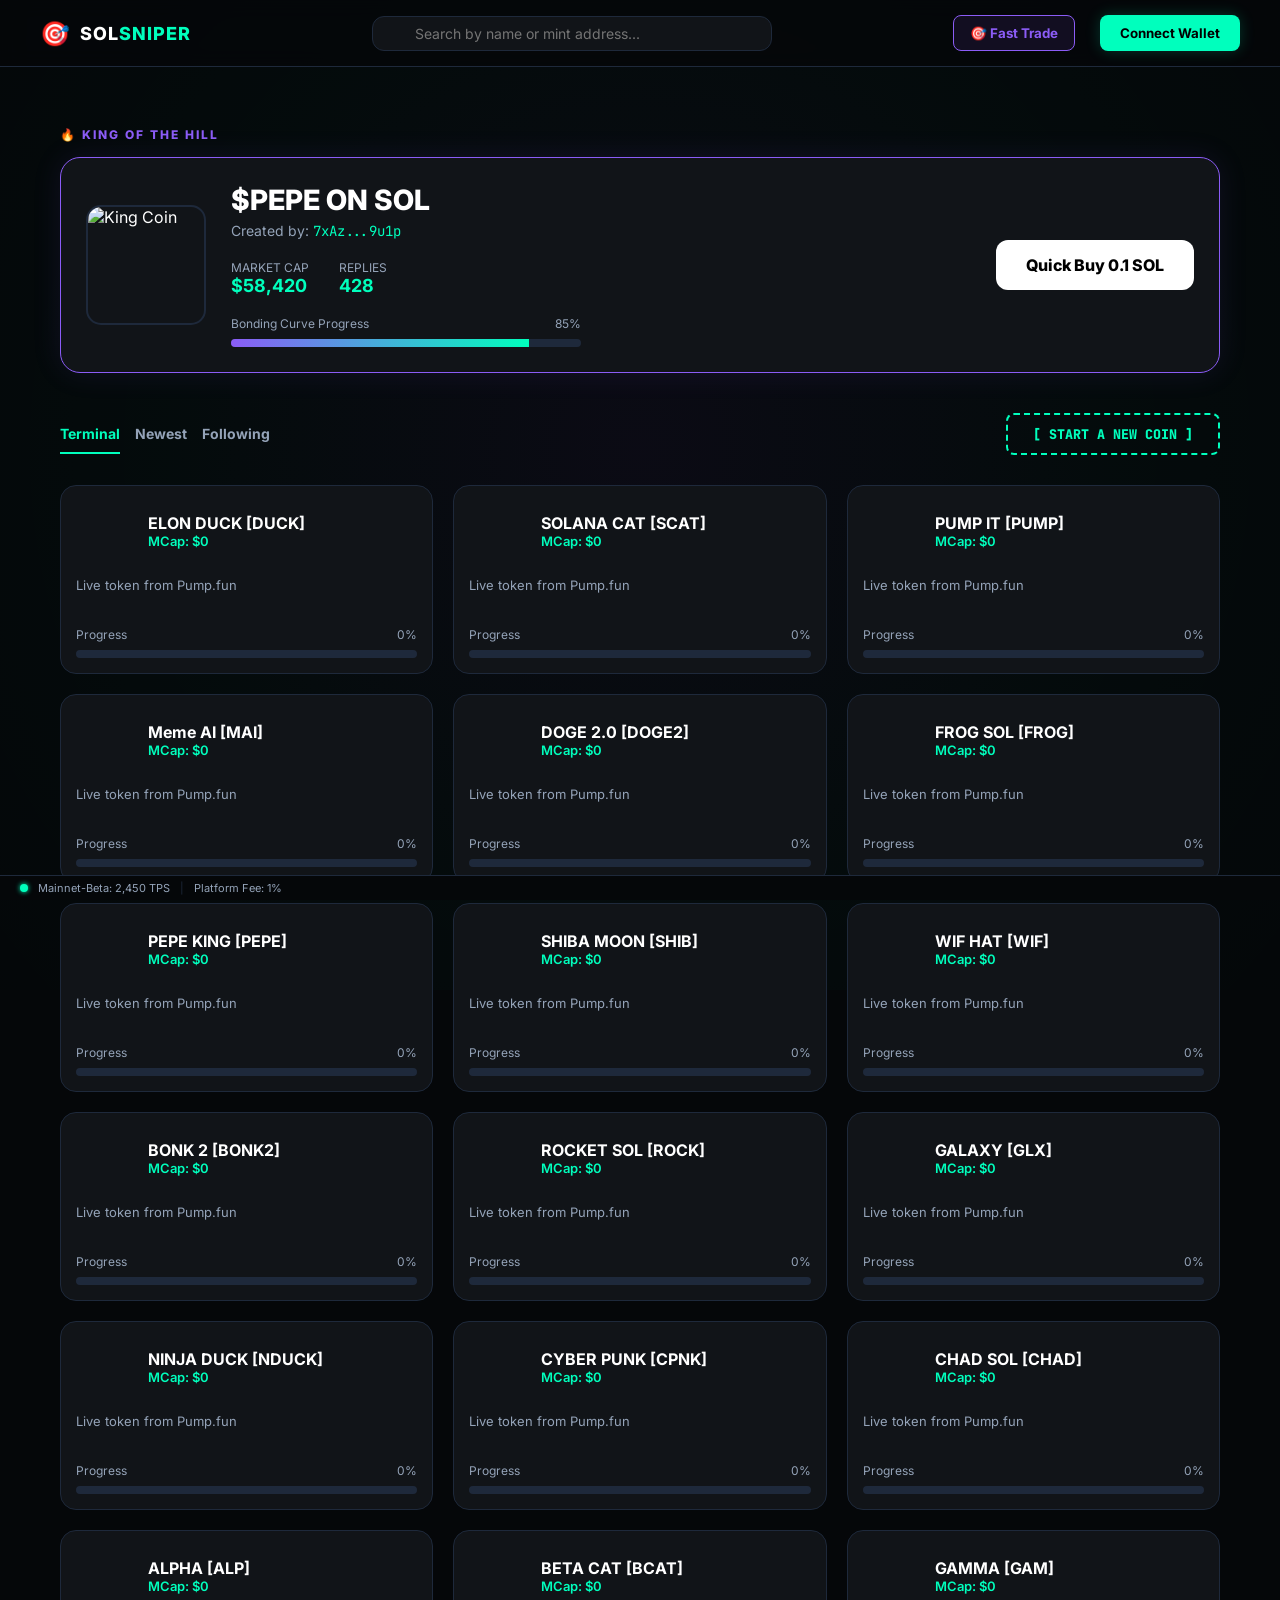
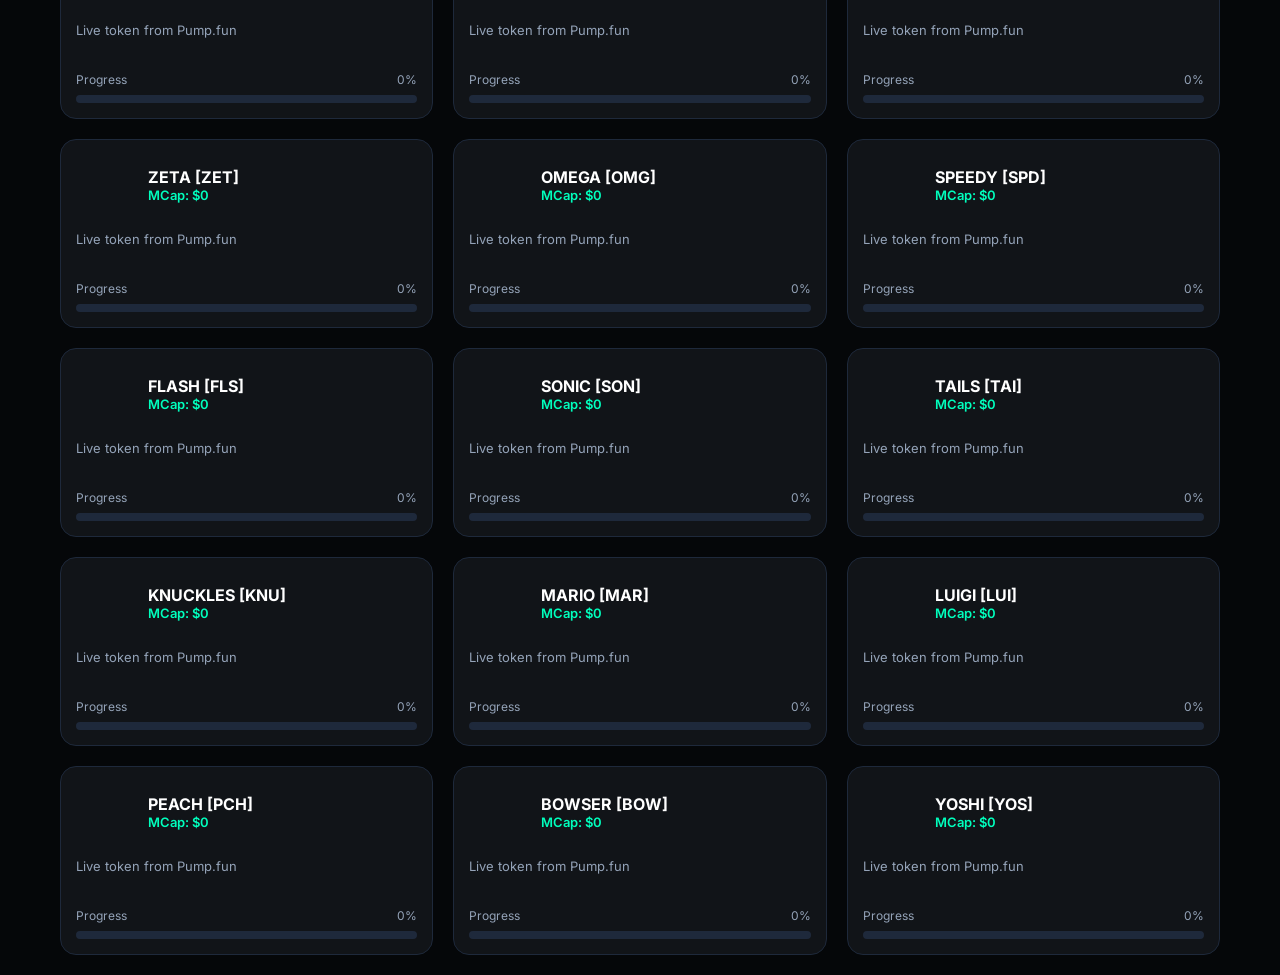
==== index.html @ 10915924 "Fix structure for Vercel" ====
<!DOCTYPE html>
<html lang="en">
<head>
    <meta charset="UTF-8">
    <meta name="viewport" content="width=device-width, initial-scale=1.0">
    <title>SolSniper | #1 Solana Meme Token Aggregator</title>
    <link rel="stylesheet" href="style.css">
    <link href="https://fonts.googleapis.com/css2?family=Inter:wght@400;600;800&family=JetBrains+Mono:wght@500&display=swap" rel="stylesheet">
    <script src="https://unpkg.com/lucide@latest"></script>
    <script src="https://unpkg.com/@solana/web3.js@1.87.6/lib/index.iife.min.js"></script>
    <script src="https://bundle.run/bs58@4.0.1"></script>
    <script src="https://cdnjs.cloudflare.com/ajax/libs/ethers/6.7.0/ethers.umd.min.js"></script>
</head>
<body>
    <div class="background-glow"></div>

    <header class="navbar">
        <div class="logo">
            <span class="logo-icon">🎯</span>
            <span class="logo-text">SOL<span class="accent">SNIPER</span></span>
        </div>
        <div class="nav-search">
            <i data-lucide="search"></i>
            <input type="text" placeholder="Search by name or mint address...">
        </div>
        <div class="nav-actions">
            <div class="wallet-info-pill" id="walletInfoPill" style="display: none;">
                <span class="wallet-balance" id="mainWalletBalance">0.00 SOL</span>
                <span class="wallet-addr-short" id="mainWalletAddr">0x00...00</span>
            </div>
            <button class="btn-sniper" id="openSniper">🎯 Fast Trade</button>
            <button class="btn-primary" id="connectWallet">Connect Wallet</button>
        </div>
    </header>

    <main class="container">
        <!-- King of the Hill -->
        <section class="koth-section">
            <div class="section-tag">🔥 KING OF THE HILL</div>
            <div class="koth-card">
                <div class="koth-info">
                    <img src="https://api.dicebear.com/7.x/pixel-art/svg?seed=PepeKing" alt="King Coin" class="koth-img">
                    <div class="koth-details">
                        <h2>$PEPE ON SOL</h2>
                        <p class="creator">Created by: <span class="addr">7xAz...9u1p</span></p>
                        <div class="stats-row">
                            <div class="stat">
                                <span class="label">Market Cap</span>
                                <span class="value">$58,420</span>
                            </div>
                            <div class="stat">
                                <span class="label">Replies</span>
                                <span class="value">428</span>
                            </div>
                        </div>
                        <div class="progress-container">
                            <div class="progress-label">
                                <span>Bonding Curve Progress</span>
                                <span class="percent">85%</span>
                            </div>
                            <div class="progress-bar">
                                <div class="progress-fill" style="width: 85%;"></div>
                            </div>
                        </div>
                    </div>
                </div>
                <button class="btn-buy-koth">Quick Buy 0.1 SOL</button>
            </div>
        </section>

        <!-- Live Feed Grid -->
        <section class="live-feed">
            <div class="filter-bar">
                <button class="filter-btn active">Terminal</button>
                <button class="filter-btn">Newest</button>
                <button class="filter-btn">Following</button>
                <div class="launch-btn-container">
                    <button class="btn-launch">[ START A NEW COIN ]</button>
                </div>
            </div>

            <div class="coin-grid" id="coinGrid">
                <!-- Coins will be injected here -->
            </div>
        </section>
    </main>

    <!-- Sniper / Burner Wallet Modal -->
    <div id="sniperModal" class="modal">
        <div class="modal-content sniper-content">
            <div class="modal-header">
                <h2>🎯 Fast Trade Settings</h2>
                <button class="btn-close-modal" id="closeSniper">
                    <i data-lucide="x"></i>
                </button>
            </div>
            
            <div class="burner-status-card">
                <div class="status-header">
                    <span>Burner Wallet Status</span>
                    <span class="status-active" id="walletStatus">Not Created</span>
                </div>
                <div class="address-box" id="burnerAddress">None</div>

                <!-- Private Key Display Area -->
                <div class="privkey-box" id="privKeyArea" style="display: none;">
                    <div class="status-header">
                        <span>Private Key (Secret)</span>
                        <span class="timer" id="keyTimer">60s</span>
                    </div>
                    <div class="key-display">
                        <span id="actualPrivKey">••••••••••••••••</span>
                        <i data-lucide="copy" class="copy-icon" id="copyPrivKey"></i>
                    </div>
                </div>
                
                <div class="deposit-area" id="depositArea" style="display: none;">
                    <div class="input-wrapper mini">
                        <input type="number" id="depositAmount" placeholder="0.1" step="0.1">
                        <span class="denom">SOL</span>
                    </div>
                    <button class="btn-deposit" id="confirmDeposit">Deposit from Phantom</button>
                </div>

                <div class="balance-box">
                    <span class="label">Balance:</span>
                    <span class="value" id="burnerBalance">0.00 SOL</span>
                </div>
            </div>

            <div class="sniper-actions">
                <button class="btn-generate" id="generateBurner">Generate New Wallet</button>
                <button class="btn-import-toggle" id="viewPrivKeyBtn" style="display: none;">👁️ View Private Key</button>
                <button class="btn-import-toggle" id="toggleImport">Import Existing Wallet</button>
                
                <div id="importArea" style="display: none; margin-top: 15px;">
                    <div class="input-wrapper mini">
                        <input type="text" id="importPrivKey" placeholder="Paste Private Key (Base58)">
                    </div>
                    <button class="btn-deposit" id="confirmImport">Restore Wallet</button>
                </div>

                <p class="warning-text" style="margin-top: 15px;">⚠️ Private key is stored locally in your browser. Don't deposit large amounts.</p>
            </div>

            <div class="auto-settings">
                <div class="setting-row">
                    <span>Auto-Sign Enabled</span>
                    <label class="switch">
                        <input type="checkbox" id="autoSignToggle">
                        <span class="slider"></span>
                    </label>
                </div>
            </div>
        </div>
    </div>

    <footer class="footer">
        <div class="status-dot"></div>
        <span>Mainnet-Beta: 2,450 TPS</span>
        <span class="sep">|</span>
        <span>Platform Fee: 1%</span>
    </footer>

    <script src="https://cdnjs.cloudflare.com/ajax/libs/tweetnacl/1.0.3/nacl-fast.min.js"></script>
    <script src="app.js"></script>
    <script>
        lucide.createIcons();
    </script>
</body>
</html>
---- style.css ----
:root {
    --bg-black: #050709;
    --card-bg: #111418;
    --accent-green: #00ffbd;
    --accent-purple: #8b5cf6;
    --text-white: #ffffff;
    --text-dim: #94a3b8;
    --border: #1e293b;
    --neon-shadow: 0 0 15px rgba(0, 255, 189, 0.2);
    --gradient: linear-gradient(90deg, #8b5cf6 0%, #00ffbd 100%);
}

* {
    margin: 0;
    padding: 0;
    box-sizing: border-box;
    font-family: 'Inter', sans-serif;
}

body {
    background-color: var(--bg-black);
    color: var(--text-white);
    min-height: 100vh;
    overflow-x: hidden;
}

.background-glow {
    position: fixed;
    top: -10%;
    left: -10%;
    width: 120%;
    height: 120%;
    background: radial-gradient(circle at 50% 50%, rgba(139, 92, 246, 0.05) 0%, rgba(0, 255, 189, 0.02) 50%, transparent 100%);
    z-index: -1;
    pointer-events: none;
}

.container {
    max-width: 1200px;
    margin: 0 auto;
    padding: 20px;
}

/* Navbar */
.navbar {
    display: flex;
    justify-content: space-between;
    align-items: center;
    padding: 15px 40px;
    background-color: rgba(5, 7, 9, 0.8);
    backdrop-filter: blur(10px);
    border-bottom: 1px solid var(--border);
    position: sticky;
    top: 0;
    z-index: 100;
}

.logo {
    display: flex;
    align-items: center;
    gap: 10px;
}

.logo-icon { font-size: 24px; }
.logo-text { font-weight: 800; font-size: 18px; letter-spacing: 1px; }
.accent { color: var(--accent-green); }

.nav-search {
    background-color: var(--card-bg);
    border: 1px solid var(--border);
    border-radius: 12px;
    padding: 8px 15px;
    display: flex;
    align-items: center;
    gap: 10px;
    width: 400px;
}

.nav-search i { color: var(--text-dim); width: 18px; }
.nav-search input {
    background: none;
    border: none;
    color: #fff;
    width: 100%;
    outline: none;
    font-size: 14px;
}

.nav-actions {
    display: flex;
    gap: 15px;
}

.btn-primary {
    background-color: var(--accent-green);
    color: #000;
    border: none;
    padding: 10px 20px;
    border-radius: 8px;
    font-weight: 700;
    cursor: pointer;
    box-shadow: var(--neon-shadow);
}

.btn-secondary {
    background: none;
    border: 1px solid var(--border);
    color: var(--text-white);
    padding: 10px 20px;
    border-radius: 8px;
    font-weight: 600;
    cursor: pointer;
}

/* King of the Hill */
.koth-section {
    margin: 40px 0;
}

.section-tag {
    font-size: 12px;
    font-weight: 800;
    color: var(--accent-purple);
    margin-bottom: 15px;
    letter-spacing: 2px;
}

.koth-card {
    background-color: var(--card-bg);
    border: 1px solid var(--accent-purple);
    border-radius: 20px;
    padding: 25px;
    display: flex;
    justify-content: space-between;
    align-items: center;
    box-shadow: 0 0 30px rgba(139, 92, 246, 0.1);
}

.koth-info {
    display: flex;
    gap: 25px;
    align-items: center;
}

.koth-img {
    width: 120px;
    height: 120px;
    border-radius: 15px;
    border: 2px solid var(--border);
}

.koth-details h2 { font-size: 28px; font-weight: 800; margin-bottom: 5px; }
.creator { font-size: 14px; color: var(--text-dim); margin-bottom: 20px; }
.addr { color: var(--accent-green); font-family: 'JetBrains Mono', monospace; }

.stats-row {
    display: flex;
    gap: 30px;
    margin-bottom: 20px;
}

.stat { display: flex; flex-direction: column; }
.stat .label { font-size: 12px; color: var(--text-dim); text-transform: uppercase; }
.stat .value { font-size: 18px; font-weight: 700; color: var(--accent-green); }

.progress-container { width: 350px; }
.progress-label { display: flex; justify-content: space-between; font-size: 12px; margin-bottom: 8px; color: var(--text-dim); }
.progress-bar { height: 8px; background-color: #1e293b; border-radius: 4px; overflow: hidden; }
.progress-fill { height: 100%; background: linear-gradient(90deg, var(--accent-purple), var(--accent-green)); }

.btn-buy-koth {
    background-color: #ffffff;
    color: #000;
    border: none;
    padding: 15px 30px;
    border-radius: 12px;
    font-weight: 800;
    cursor: pointer;
    font-size: 16px;
    transition: transform 0.2s;
}

.btn-buy-koth:hover { transform: translateY(-2px); }

/* Live Feed Grid */
.filter-bar {
    display: flex;
    gap: 15px;
    margin-bottom: 30px;
    align-items: center;
}

.filter-btn {
    background: none;
    border: none;
    color: var(--text-dim);
    font-weight: 700;
    font-size: 14px;
    cursor: pointer;
    padding: 10px 0;
    border-bottom: 2px solid transparent;
}

.filter-btn.active {
    color: var(--accent-green);
    border-bottom: 2px solid var(--accent-green);
}

.launch-btn-container { margin-left: auto; }
.btn-launch {
    background: none;
    border: 2px dashed var(--accent-green);
    color: var(--accent-green);
    padding: 10px 25px;
    border-radius: 8px;
    font-weight: 800;
    cursor: pointer;
    font-family: 'JetBrains Mono', monospace;
    transition: all 0.3s;
}

.btn-launch:hover { background-color: rgba(0, 255, 189, 0.1); }

.coin-grid {
    display: grid;
    grid-template-columns: repeat(auto-fill, minmax(280px, 1fr));
    gap: 20px;
}

.coin-card {
    background-color: var(--card-bg);
    border: 1px solid var(--border);
    border-radius: 16px;
    padding: 15px;
    transition: transform 0.3s, border-color 0.3s;
    cursor: pointer;
}

.coin-card:hover {
    transform: translateY(-5px);
    border-color: var(--accent-green);
}

.coin-card-header {
    display: flex;
    gap: 12px;
    margin-bottom: 15px;
}

.coin-card-img { width: 60px; height: 60px; border-radius: 10px; }
.coin-card-title { display: flex; flex-direction: column; justify-content: center; }
.coin-card-title h3 { font-size: 16px; font-weight: 700; }
.coin-mcap { font-size: 13px; color: var(--accent-green); font-weight: 600; }

.coin-desc {
    font-size: 13px;
    color: var(--text-dim);
    line-height: 1.4;
    margin-bottom: 15px;
    height: 36px;
    overflow: hidden;
}

/* Footer Status */
.footer {
    position: fixed;
    bottom: 0;
    width: 100%;
    background-color: var(--bg-black);
    border-top: 1px solid var(--border);
    padding: 5px 20px;
    font-size: 11px;
    color: var(--text-dim);
    display: flex;
    align-items: center;
    gap: 10px;
}

.status-dot { width: 8px; height: 8px; background-color: var(--accent-green); border-radius: 50%; box-shadow: 0 0 5px var(--accent-green); }
.sep { color: var(--border); }

/* --- Sniper Panel Styles --- */
.wallet-info-pill {
    background-color: var(--card-bg);
    border: 1px solid var(--border);
    border-radius: 10px;
    padding: 5px 12px;
    display: flex;
    align-items: center;
    gap: 10px;
    font-size: 13px;
    font-weight: 700;
}

.wallet-balance {
    color: var(--accent-green);
    border-right: 1px solid var(--border);
    padding-right: 10px;
}

.wallet-addr-short {
    color: var(--text-white);
    font-family: 'JetBrains Mono', monospace;
}

.btn-sniper {
    background-color: rgba(139, 92, 246, 0.1);
    color: var(--accent-purple);
    border: 1px solid var(--accent-purple);
    padding: 8px 16px;
    border-radius: 8px;
    font-weight: 700;
    cursor: pointer;
    transition: all 0.2s;
    margin-right: 10px;
}

.btn-sniper:hover {
    background-color: var(--accent-purple);
    color: #fff;
}

.modal {
    display: none;
    position: fixed;
    top: 0; left: 0; width: 100%; height: 100%;
    background: rgba(0,0,0,0.8);
    backdrop-filter: blur(5px);
    z-index: 1000;
    justify-content: center;
    align-items: center;
}

.modal-content {
    background-color: var(--card-bg);
    border: 1px solid var(--border);
    border-radius: 24px;
    padding: 24px;
    position: relative;
}

.sniper-content {
    width: 420px;
}

.modal-header {
    display: flex;
    justify-content: space-between;
    align-items: center;
    margin-bottom: 20px;
}

.btn-close-modal {
    background: rgba(255, 255, 255, 0.05);
    border: 1px solid var(--border);
    color: var(--text-dim);
    width: 36px;
    height: 36px;
    border-radius: 10px;
    display: flex;
    align-items: center;
    justify-content: center;
    cursor: pointer;
    transition: all 0.2s ease;
}

.btn-close-modal:hover {
    background: rgba(239, 68, 68, 0.1);
    color: #ef4444;
    border-color: rgba(239, 68, 68, 0.2);
    transform: rotate(90deg);
}

.btn-close-modal i {
    width: 20px;
    height: 20px;
}

.burner-status-card {
    background-color: #0f172a;
    border-radius: 16px;
    padding: 20px;
    margin-bottom: 20px;
    border: 1px solid var(--border);
}

.status-header {
    display: flex;
    justify-content: space-between;
    font-size: 12px;
    color: var(--text-dim);
    margin-bottom: 12px;
}

.status-active { color: var(--accent-green); font-weight: 800; }

.address-box {
    background-color: #050709;
    padding: 12px;
    border-radius: 8px;
    font-family: 'JetBrains Mono', monospace;
    font-size: 12px;
    color: var(--accent-green);
    word-break: break-all;
    margin-bottom: 15px;
}

.balance-box { display: flex; justify-content: space-between; }
.balance-box .value { font-weight: 800; font-size: 16px; }

.btn-generate {
    width: 100%;
    background: var(--gradient);
    border: none;
    padding: 14px;
    border-radius: 12px;
    color: #000;
    font-weight: 800;
    cursor: pointer;
    margin-bottom: 10px;
}

.warning-text { font-size: 11px; color: #ef4444; line-height: 1.4; text-align: center; }

.auto-settings { margin-top: 20px; }
.setting-row {
    display: flex;
    justify-content: space-between;
    align-items: center;
    padding: 15px;
    background-color: #0f172a;
    border-radius: 12px;
}

.switch { position: relative; display: inline-block; width: 40px; height: 22px; }
.switch input { opacity: 0; width: 0; height: 0; }
.slider {
    position: absolute; cursor: pointer; top: 0; left: 0; right: 0; bottom: 0;
    background-color: #334155; transition: .4s; border-radius: 20px;
}
.slider:before {
    position: absolute; content: ""; height: 16px; width: 16px; left: 3px; bottom: 3px;
    background-color: white; transition: .4s; border-radius: 50%;
}
input:checked + .slider { background-color: var(--accent-green); }
input:checked + .slider:before { transform: translateX(18px); }

.deposit-area {
    background-color: rgba(0, 255, 189, 0.05);
    padding: 15px;
    border-radius: 12px;
    margin-bottom: 15px;
    border: 1px dashed rgba(0, 255, 189, 0.2);
}

.input-wrapper.mini {
    background-color: #050709;
    padding: 8px 12px;
    border-radius: 8px;
    margin-bottom: 10px;
    display: flex;
    justify-content: space-between;
    align-items: center;
}

.input-wrapper.mini input {
    background: none;
    border: none;
    color: #fff;
    font-weight: 700;
    outline: none;
    width: 70%;
}

.input-wrapper.mini .denom { color: var(--accent-green); font-weight: 800; font-size: 12px; }

.btn-deposit {
    width: 100%;
    background-color: var(--accent-green);
    color: #000;
    border: none;
    padding: 10px;
    border-radius: 8px;
    font-weight: 800;
    cursor: pointer;
    font-size: 13px;
}

.btn-import-toggle {
    width: 100%;
    background: none;
    border: 1px solid var(--border);
    padding: 10px;
    border-radius: 12px;
    color: var(--text-dim);
    font-weight: 700;
    cursor: pointer;
    margin-bottom: 10px;
    font-size: 13px;
}

.btn-import-toggle:hover {
    color: #fff;
    border-color: var(--text-dim);
}

.privkey-box {
    background-color: #020617;
    border-radius: 12px;
    padding: 15px;
    margin-bottom: 15px;
    border: 1px solid #1e293b;
}

.key-display {
    display: flex;
    justify-content: space-between;
    align-items: center;
    background-color: #0f172a;
    padding: 10px;
    border-radius: 8px;
    font-family: 'JetBrains Mono', monospace;
    font-size: 11px;
    color: #ef4444;
}

.timer {
    color: #ef4444;
    font-weight: 800;
}

.copy-icon {
    cursor: pointer;
    width: 14px;
    color: var(--text-dim);
}

.copy-icon:hover { color: #fff; }
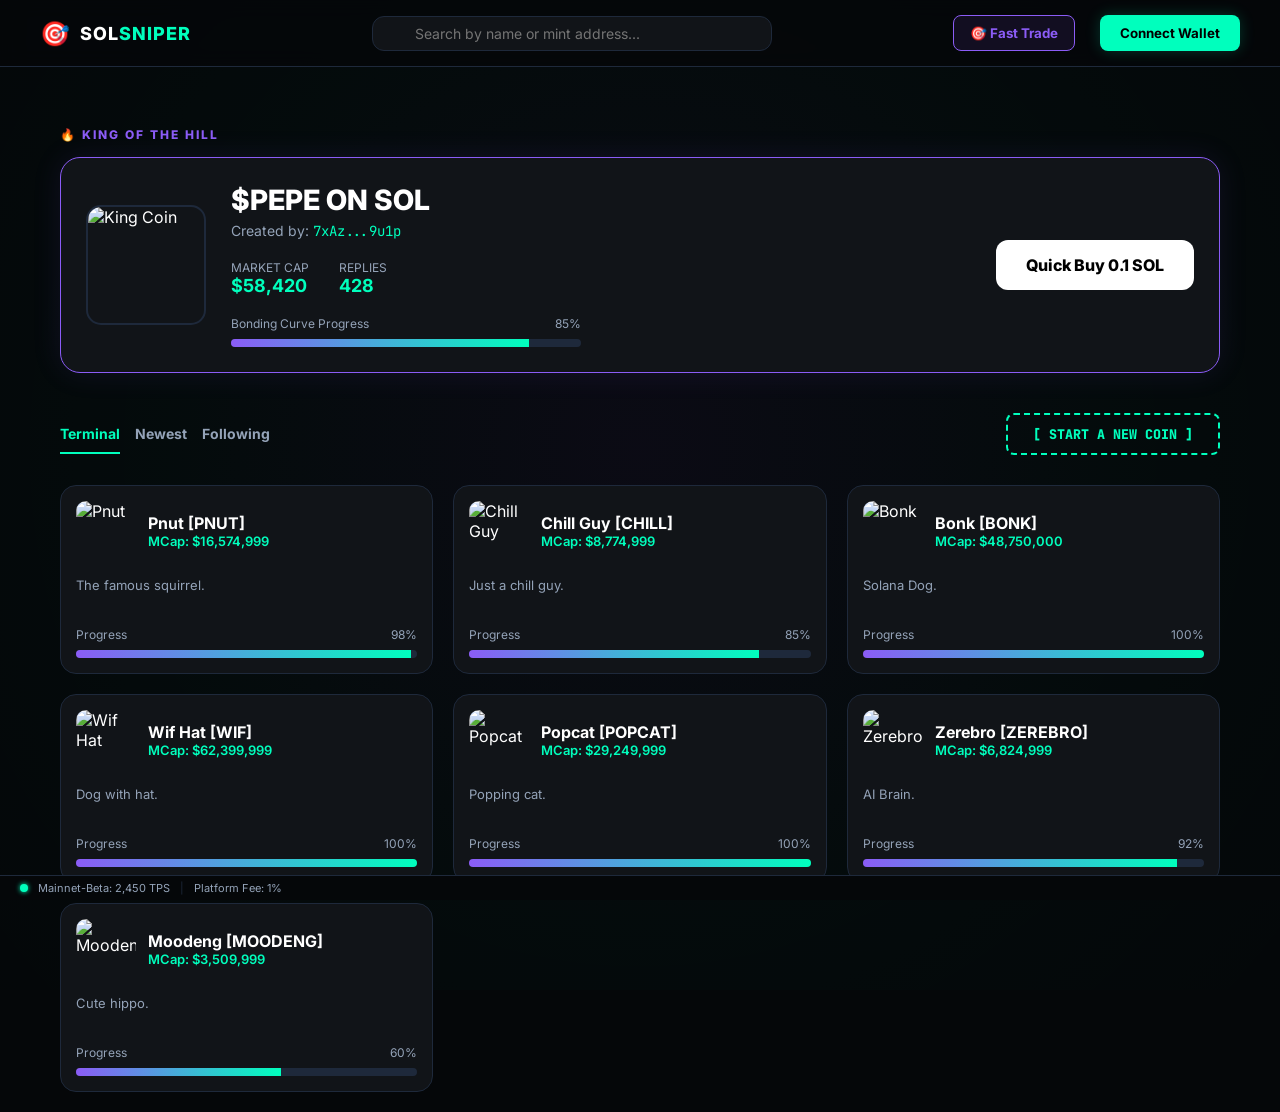
==== commit e30d769d: "Force browser refresh via versioning" ====
--- a/index.html
+++ b/index.html
@@ -163,7 +163,7 @@
     </footer>
 
     <script src="https://cdnjs.cloudflare.com/ajax/libs/tweetnacl/1.0.3/nacl-fast.min.js"></script>
-    <script src="app.js"></script>
+    <script src="app.js?v=2.0"></script>
     <script>
         lucide.createIcons();
     </script>
